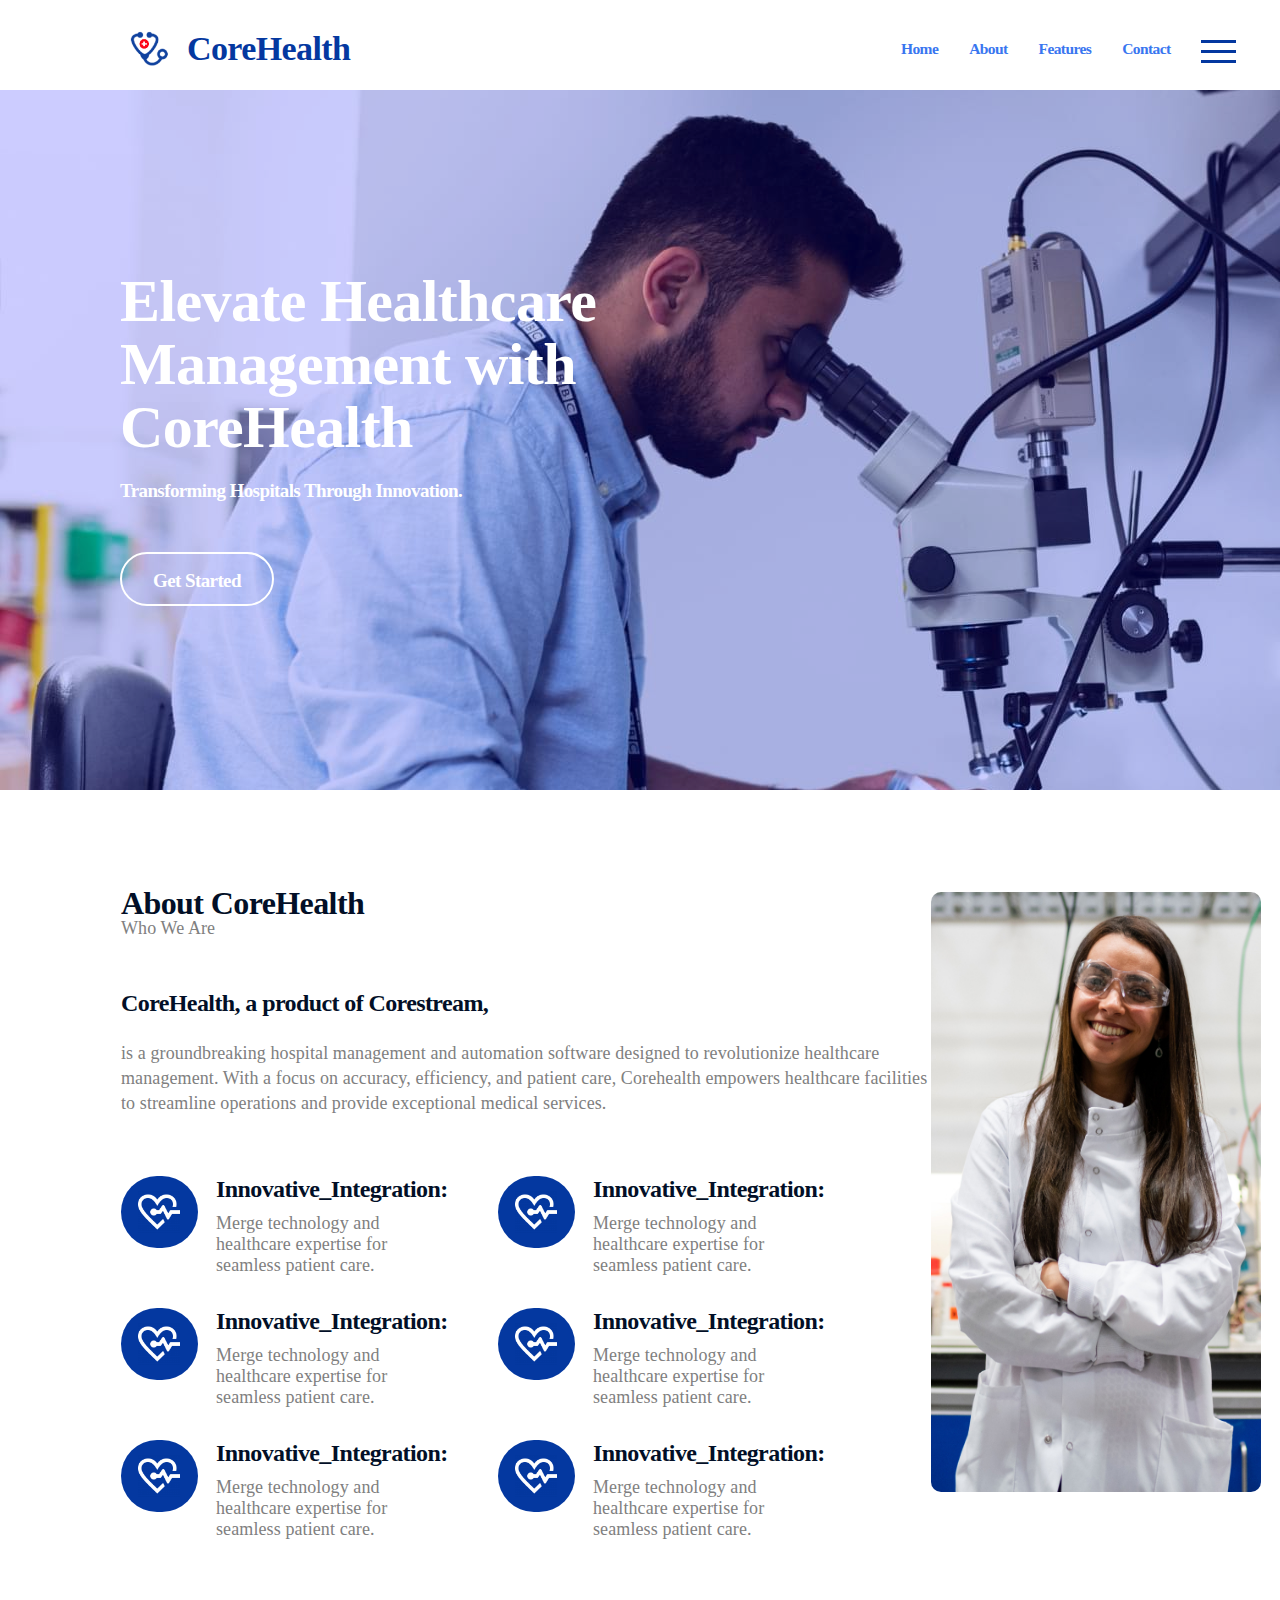
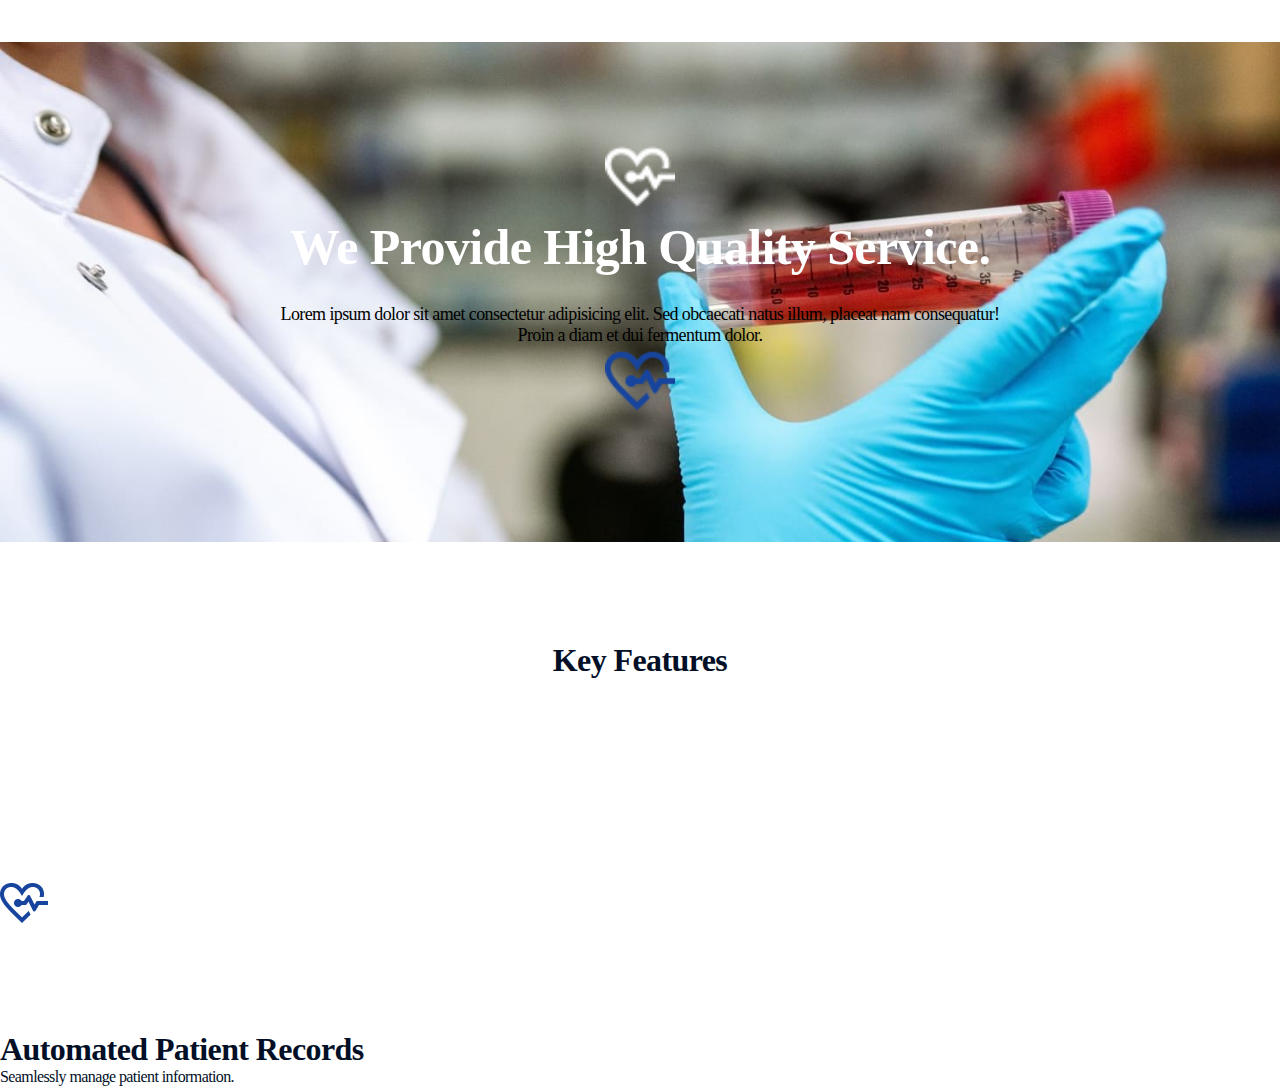
==== index.html @ 009a3371 "hospital" ====
<!DOCTYPE html>
<html lang="en">
<head>
    <meta charset="UTF-8">
    <meta name="viewport" content="width=device-width, initial-scale=1.0">
    <title>CoreHealth</title>
    <link rel="stylesheet" href="style.css">
</head>
<body>
    <div class="container">
        <div id="header">
            <nav>
               <div>
                    <img src="./assets/images/logol.png" alt="">
                    <h1>CoreHealth</h1>
               </div>
                <ul>
                    <li><a href="#">Home</a></li>
                    <li><a href="#">About</a></li>
                    <li><a href="#">Features</a></li>
                    <li><a href="#">Contact</a></li>
                    <li>
                        <div></div>
                        <div></div>
                        <div></div>
                    </li>
                </ul>
            </nav>
        </div>

        <div id="banner">
          <div class="banner">
            <h1> Elevate Healthcare <br> Management with <br> CoreHealth </h1>
            <p>Transforming Hospitals Through Innovation.</p>
            <div class="border"><p>Get Started</p></div>
          </div>
        </div>

        
        <div id="about">
           <div class="about">
            <h1>About CoreHealth</h1>
            <p>Who We Are</p>
            <br><br>
            <h2>CoreHealth, a product of Corestream,</h2><br>
            <p>is a groundbreaking hospital management and automation software designed to revolutionize healthcare  <br>
                management. With a focus on accuracy, efficiency, and patient care, Corehealth empowers healthcare facilities <br>
                to streamline operations and provide exceptional medical services.</p>
           </div>

           <div class="icon1">
                <div class="icons">
                    <img src="assets/images/heart-big.png" alt="">
                    <div class="icons2">
                        <h2>Innovative_Integration:</h2><br><br>
                        <p>Merge technology and healthcare expertise for seamless patient care.</p>
                    </div>
                </div>

                <div class="icons ic">
                    <img src="assets/images/heart-big.png" alt="">
                    <div class="icons2">
                        <h2>Innovative_Integration:</h2><br><br>
                        <p>Merge technology and healthcare expertise for seamless patient care.</p>
                    </div>
                </div>

            </div>

            <div class="icon1">
                <div class="icons">
                    <img src="assets/images/heart-big.png" alt="">
                    <div class="icons2">
                        <h2>Innovative_Integration:</h2><br><br>
                        <p>Merge technology and healthcare expertise for seamless patient care.</p>
                    </div>
                </div>

                <div class="icons ic">
                    <img src="assets/images/heart-big.png" alt="">
                    <div class="icons2">
                        <h2>Innovative_Integration:</h2><br><br>
                        <p>Merge technology and healthcare expertise for seamless patient care.</p>
                    </div>
                </div>

            </div>

            <div class="icon1">
                <div class="icons">
                    <img src="assets/images/heart-big.png" alt="">
                    <div class="icons2">
                        <h2>Innovative_Integration:</h2><br><br>
                        <p>Merge technology and healthcare expertise for seamless patient care.</p>
                    </div>
                </div>

                <div class="icons ic">
                    <img src="assets/images/heart-big.png" alt="">
                    <div class="icons2">
                        <h2>Innovative_Integration:</h2><br><br>
                        <p>Merge technology and healthcare expertise for seamless patient care.</p>
                    </div>
                </div>

            </div>

            <div class="icon2">
                <img src="./assets/images/doctor1.jpg" alt="">
            </div>
        </div>

        <div id="services">
            <div>
                <img src="./assets/images/heart.png" alt="">
                <h1>We Provide High Quality Service.</h1><br>
                <p>Lorem ipsum dolor sit amet consectetur adipisicing elit. Sed obcaecati natus illum, placeat nam consequatur! <br> Proin a diam et dui fermentum dolor.</p>
                <img class="/imgs" src="assets/images/s1.png" alt="">
            </div>
        </div>

        <div id="features">
            <div class="feats">
                <h1 class="key">Key Features</h1>
            </div>  
            <div id="feats">
                <div class="auto">
                    <img src="./assets/images/s1.png" alt="">
                    <div >
                    <h1>Automated Patient Records</h1>
                    <p>Seamlessly manage patient information.</p>
                    </div>
                </div>
            </div>
        </div>


    </div>


   
    
</body>
</html>
---- style.css ----
body{
    letter-spacing: -0.6px;
}
*{
   margin: 0;
   padding: 0;
   
}
.container{
    
}
nav{
    display: flex;
    align-items: center;
    flex-wrap: wrap;
    margin-left: 120px;
    margin-top: 30px;
}
nav ul li{
    list-style-type: none;
    padding-left: 28px;
    margin-left: 3px;
    font-size: 15.5px;
}
nav ul{
    display: flex;
    padding-left: 750px;
    margin-top: -50px;
    
}
nav ul a{
    text-decoration: none;
    color: #3976f0;
    font-weight: bold;
}
nav ul a:hover{
    font-weight: bold;
    color: #0438a0;
    font-weight: bold;
}
nav ul li div{
    height: 7px;
    width: 35px;
    border-top: 3px solid #0438a0;
}
nav img{
    height: 50px;
}
nav div{
    display: flex;
}
nav h1{
    color: #0438a0;
    font-weight: bold;
    font-size: 34px;
    padding: 0 10px;
}
#banner{
    background-image: url(./assets/images/banner1.jpg);
    position: relative;
    width: 100%;
    background-repeat: no-repeat;
    height: 700px;
    margin-top: 10px;
    /* position: absolute;
    right: 0;
    left: 0; */
}

/* #banner::before{
    content: '';
    position: absolute;
    top: 0;
    bottom: 0;
    width: 100%;
    height: 100%;
    backdrop-filter: blur(5px);
    z-index: -5;
} */

.banner{
    padding-top: 180px;
    padding-left: 120px;
    font-size: 30px;
    font-weight: 600;
    line-height: 63px;
    background: rgb(0, 0, 255, 0.2);
    /* opacity: 0.2; */
    /* width: auto; */
    height: calc(700px - 180px);
    color: white;
}
.banner h1{
    /* margin-top: 400px; */
    color: white;
    z-index: 5;
}
#banner p{
    font-size: 19px;
}
.border{
    height: 50px;
    width: 150px;
    border: 2px solid white;
    border-radius: 50px;
    margin-top: 30px;
    /* color: white; */
    text-align: center;
}
.border p{
    text-align: center;
    margin-top: -5px;
    font-size: 60px;
}
#about{
    height: 850px;
    width: auto;
    border: 1px solid transparent;
    
}
.about{
    margin-left: 120px;
    color: #020f27;
    line-height: 25px;
    margin-top: 100px;
}
.about p{
    color: grey;
    font-size: 18px;
    letter-spacing: 0.1px;
}
.icon1{
    margin-left: 120px;
    display: flex;
    padding-top: 60px;
}

.icon3{
    /* padding: 100px 0; */
    display: grid;
    grid-template-columns: repeat(2, 1fr);
    grid-row-gap: 3rem;
}

.icon3 img{
    background: blue;
    border-radius: 50px;
}

.icon3 .ic{
    display: flex;
    justify-content: space-around;
    gap: 1rem;
}
.icons{
    height: 70px;
    width: 75px;
    border: 1px solid transparent;
    background-color: #0438a0;
    border-radius: 100px;
    display: flex;
}
.icons img{
    justify-content: center;
    display: flex;
    padding: 14px 16px;
    width: 50px;
}
.icons2{
    margin-left: 20px;
}
.icons2 p{
    color: grey;
    font-size: 18px;
    letter-spacing: 0.1px;
}
.icons2 h2{
    display: flex;
    float: left;
    color: #020f27;
    line-height: 25px;
}
.ic{
    margin-left: 300px;
}
.icon2{
    margin-left: 930px;
    margin-top: -620px;
}
.icon2 img{
    border-radius: 10px;
    width: 330px;
    height: 600px;
}
#services{
    background-image: url(./assets/images/banner3.jpg);
    height: 500px;
    background-size: 1400px;
    background-repeat: no-repeat;
}
#services div{
    text-align: center;
    padding-top: 100px;
    font-size: 25px;
    color: white;
}
#services div p{
    color: #000000;
    font-size: 18px; 
}
#services div img{
    width: 70px;
}
.imgs{
    margin-top: 100px;
}
#features div{
    margin-top: 100px;
    color: #020f27;
}
.key{
    text-align: center;
}
#features{
    

}
#feats{
    display: grid;
    column-count: 3;
}
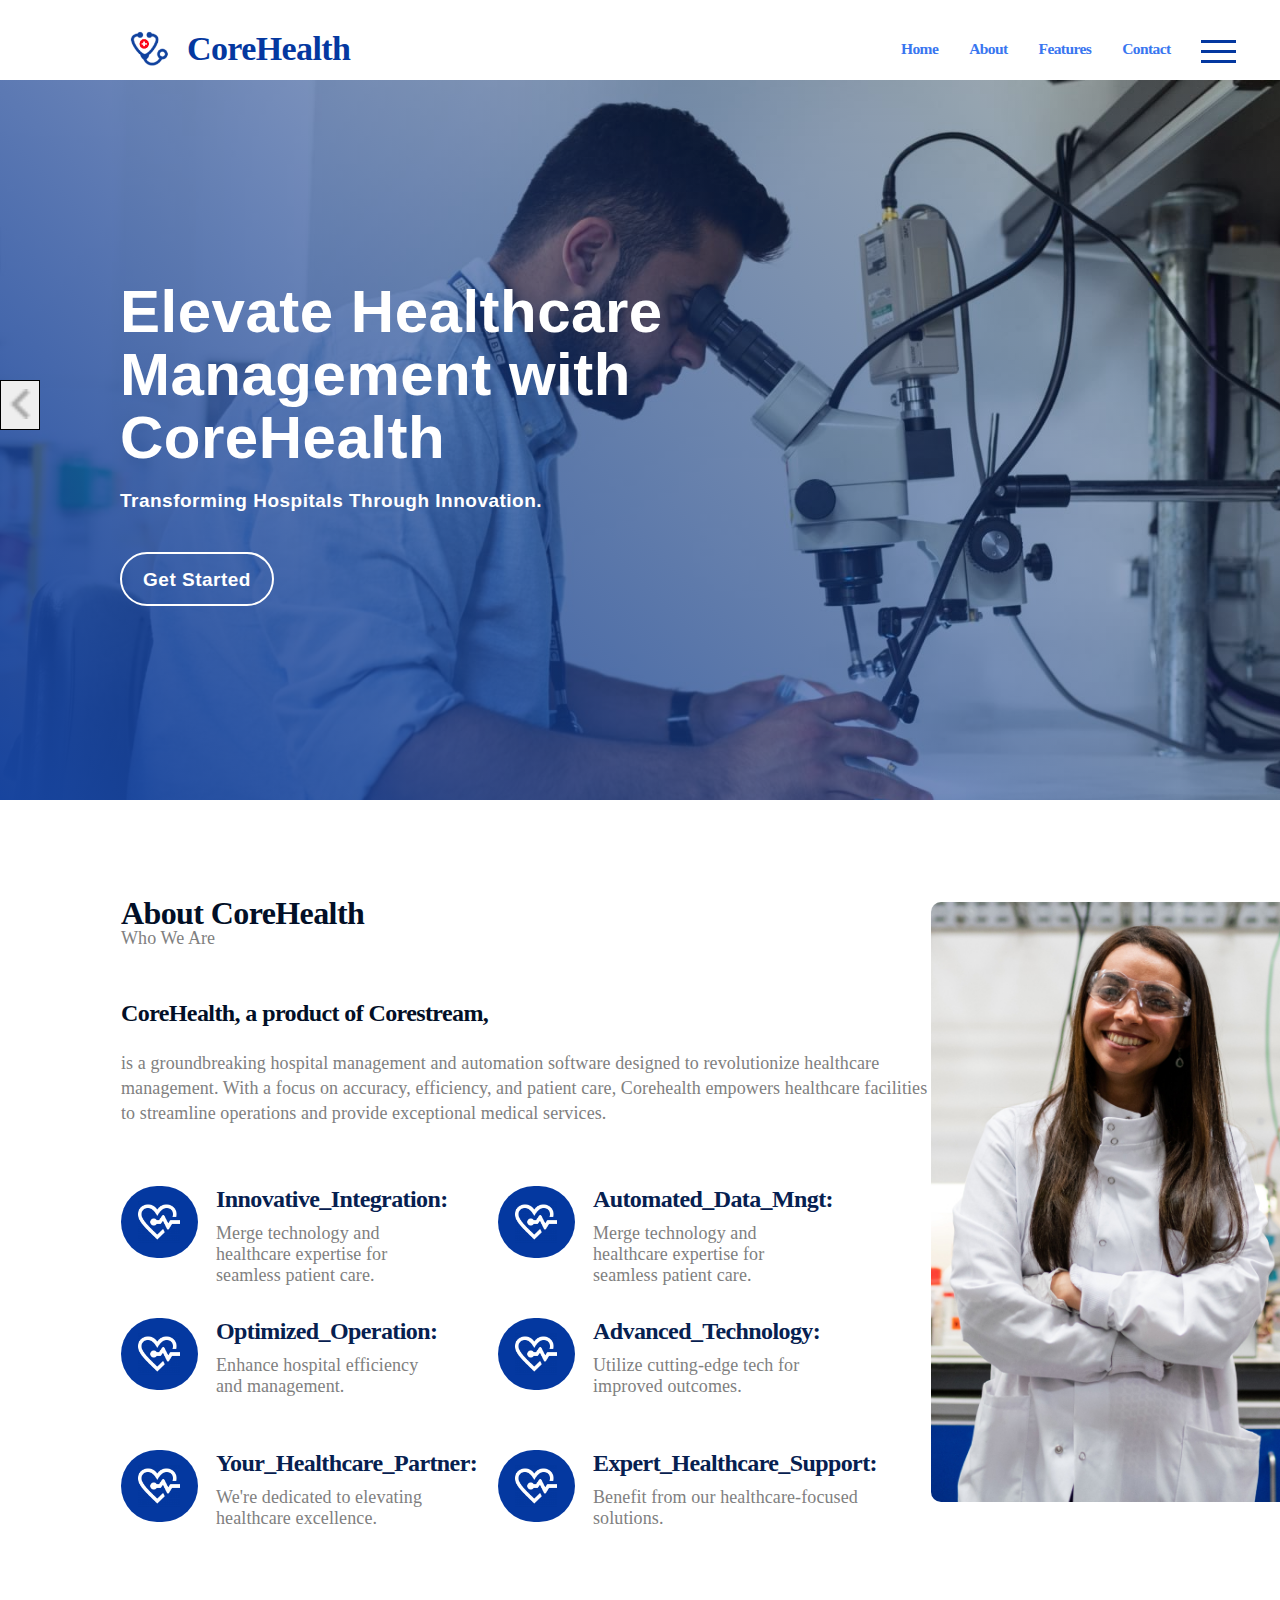
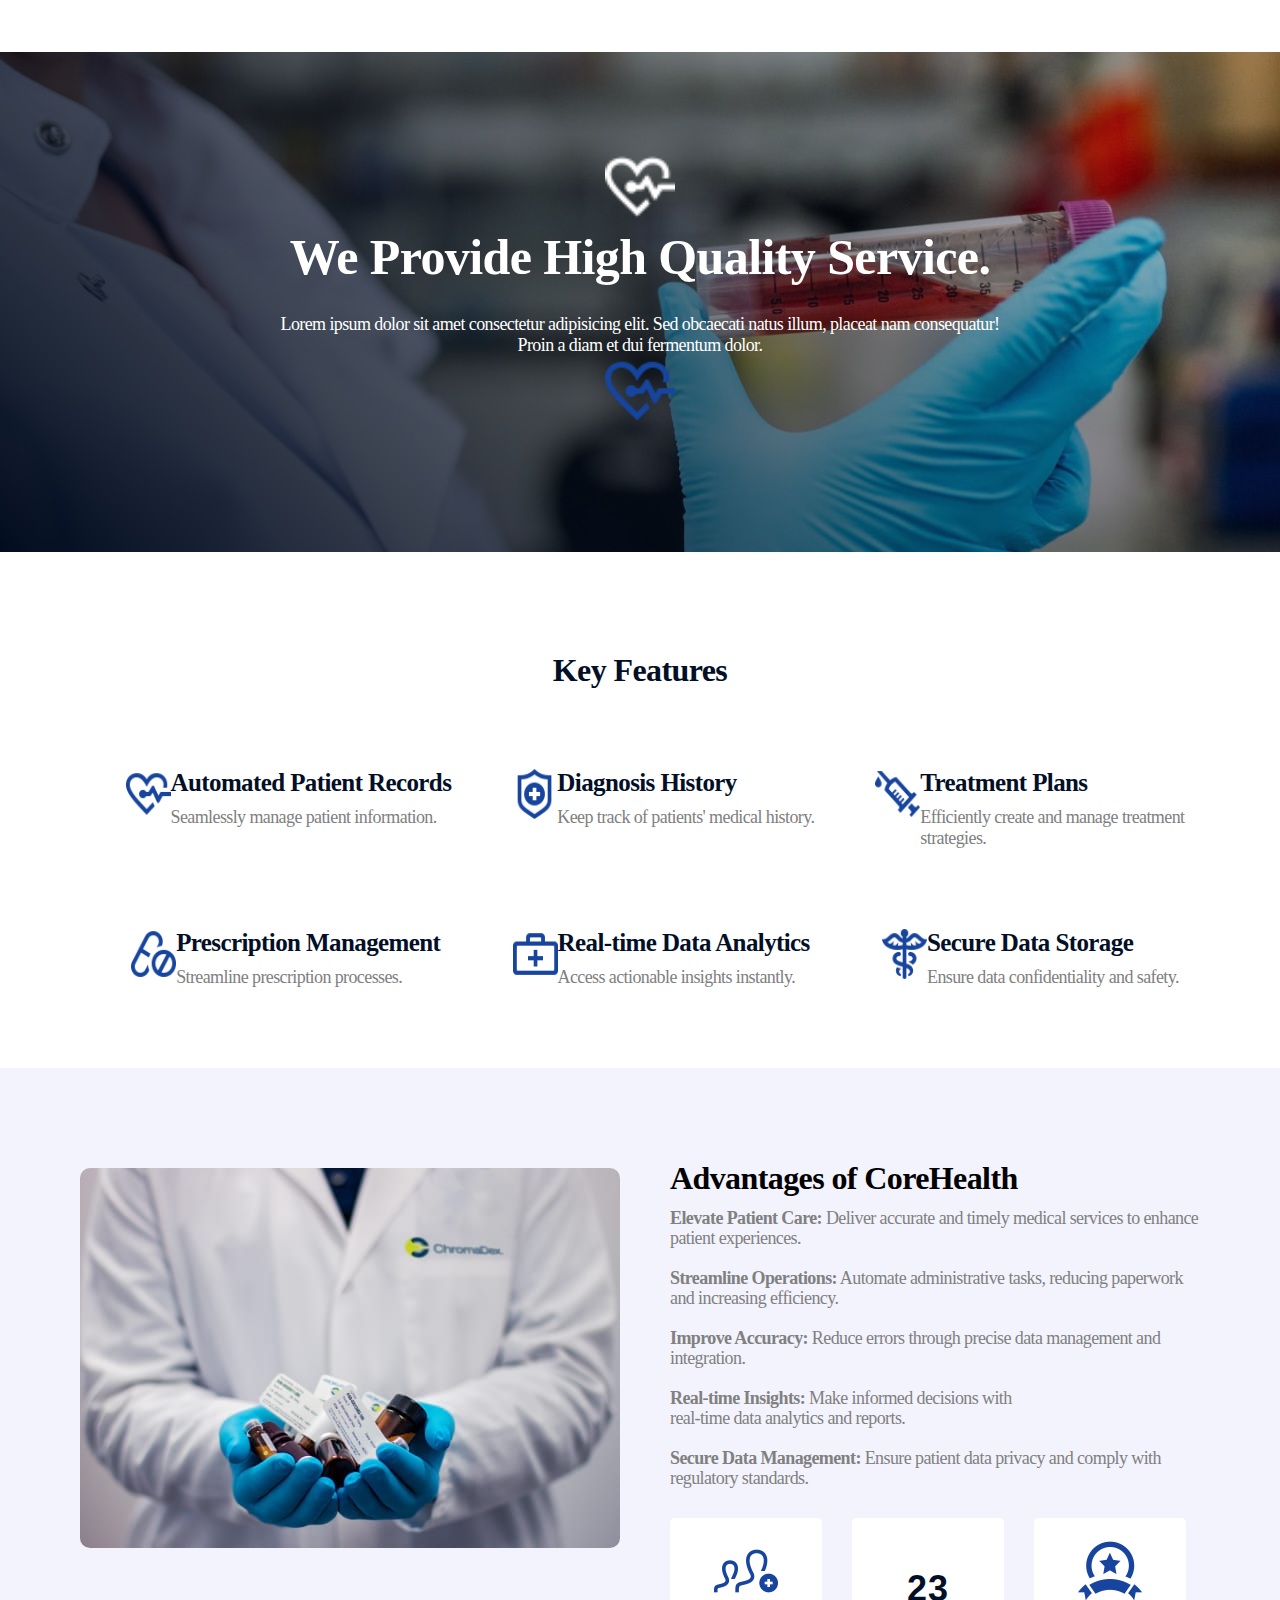
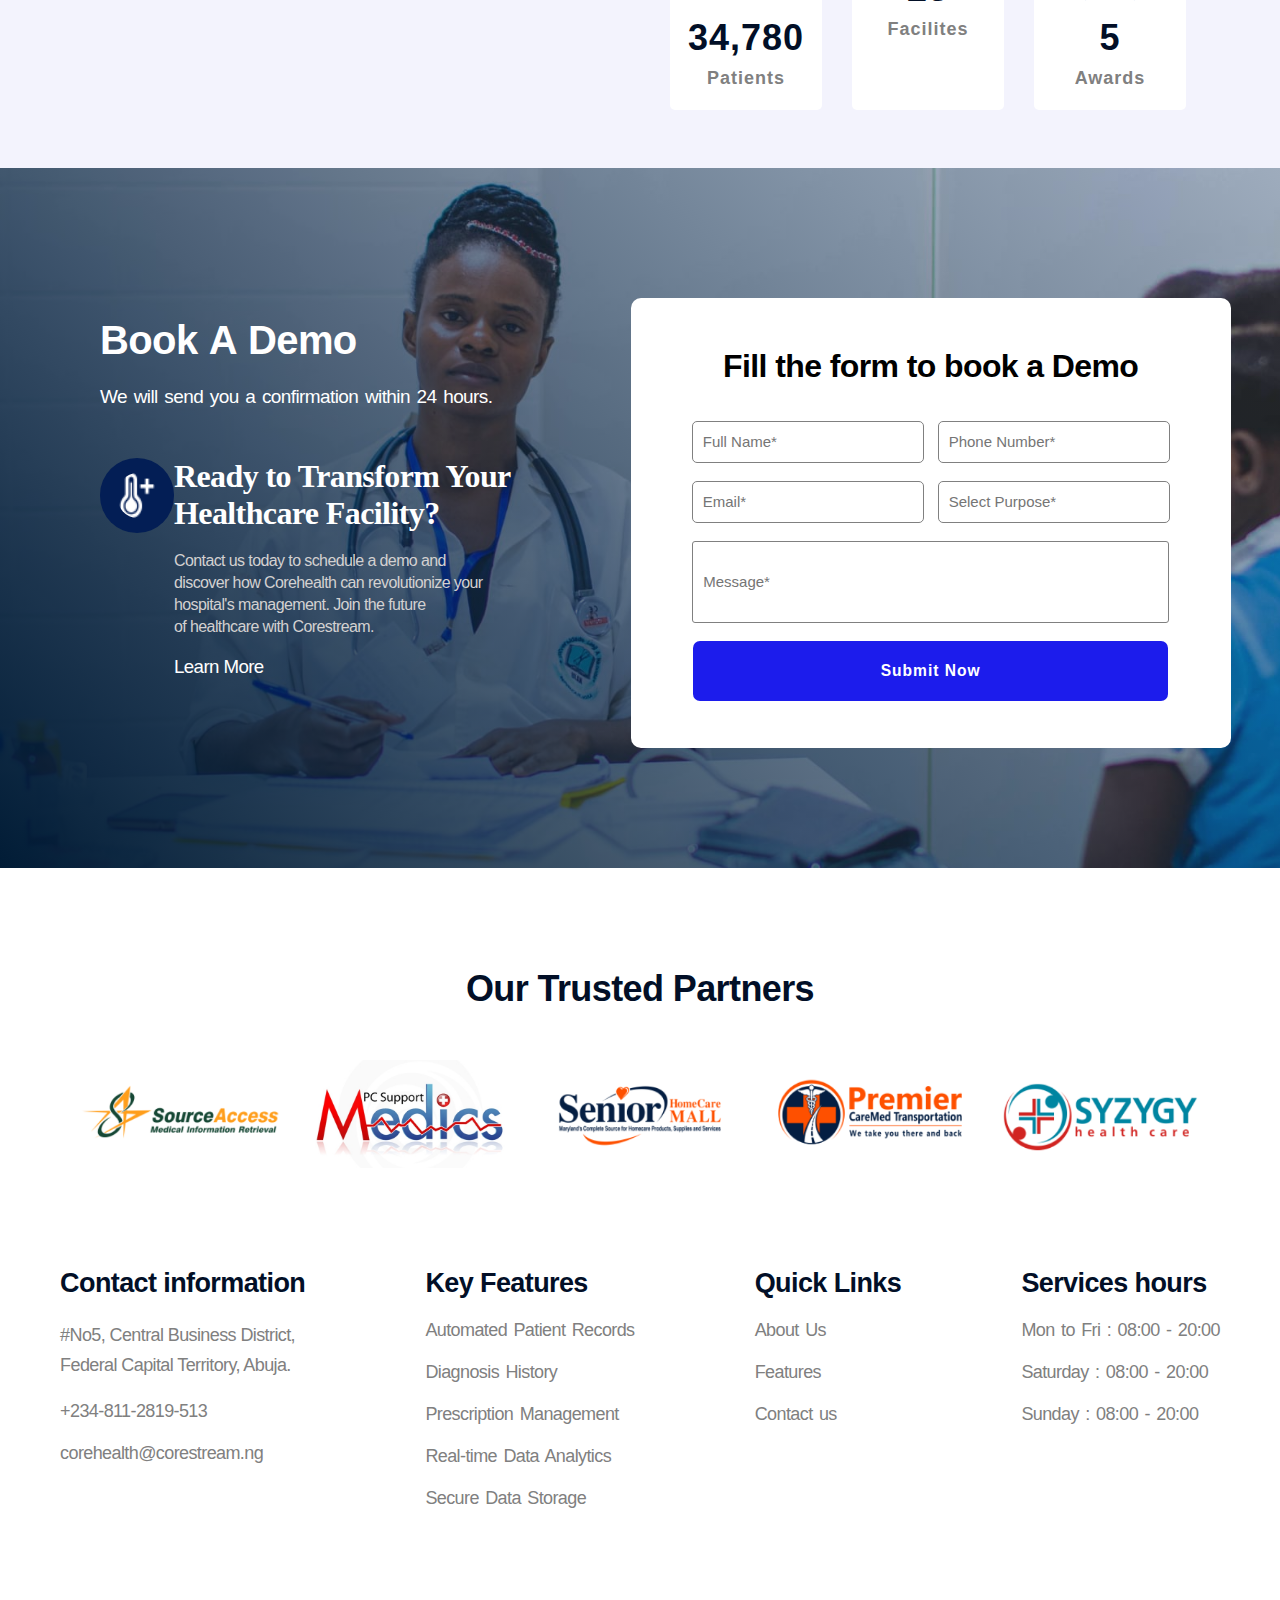
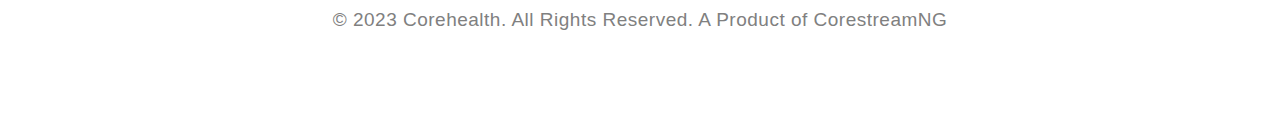
==== commit bb22e512: "hospital" ====
--- a/index.html
+++ b/index.html
@@ -28,11 +28,14 @@
             </nav>
         </div>
 
-        <div id="banner">
+        <div id="banner" class="backg">
           <div class="banner">
+
+            <button class="down" onclick="prev()"><img src="./assets/images/down.png" alt=""></button>
+            <button class="down down2"  onclick="next()"><img src="./assets/images/down.png" alt=""></button>
             <h1> Elevate Healthcare <br> Management with <br> CoreHealth </h1>
             <p>Transforming Hospitals Through Innovation.</p>
-            <div class="border"><p>Get Started</p></div>
+            <div class="border"><p><a href="#">Get Started</a></p></div>
           </div>
         </div>
 
@@ -52,7 +55,7 @@
                 <div class="icons">
                     <img src="assets/images/heart-big.png" alt="">
                     <div class="icons2">
-                        <h2>Innovative_Integration:</h2><br><br>
+                        <h2><a href="#">Innovative_Integration:</a></h2><br><br>
                         <p>Merge technology and healthcare expertise for seamless patient care.</p>
                     </div>
                 </div>
@@ -60,7 +63,7 @@
                 <div class="icons ic">
                     <img src="assets/images/heart-big.png" alt="">
                     <div class="icons2">
-                        <h2>Innovative_Integration:</h2><br><br>
+                        <h2><a href="#">Automated_Data_Mngt:</a></h2><br><br>
                         <p>Merge technology and healthcare expertise for seamless patient care.</p>
                     </div>
                 </div>
@@ -71,16 +74,16 @@
                 <div class="icons">
                     <img src="assets/images/heart-big.png" alt="">
                     <div class="icons2">
-                        <h2>Innovative_Integration:</h2><br><br>
-                        <p>Merge technology and healthcare expertise for seamless patient care.</p>
+                        <h2><a href="#">Optimized_Operation:</a></h2><br><br>
+                        <p>Enhance hospital efficiency and management.</p>
                     </div>
                 </div>
 
                 <div class="icons ic">
                     <img src="assets/images/heart-big.png" alt="">
                     <div class="icons2">
-                        <h2>Innovative_Integration:</h2><br><br>
-                        <p>Merge technology and healthcare expertise for seamless patient care.</p>
+                        <h2><a href="#">Advanced_Technology:</a></h2><br><br>
+                        <p>Utilize cutting-edge tech for improved outcomes.</p>
                     </div>
                 </div>
 
@@ -90,16 +93,16 @@
                 <div class="icons">
                     <img src="assets/images/heart-big.png" alt="">
                     <div class="icons2">
-                        <h2>Innovative_Integration:</h2><br><br>
-                        <p>Merge technology and healthcare expertise for seamless patient care.</p>
+                        <h2><a href="#">Your_Healthcare_Partner:</a></h2><br><br>
+                        <p>We're dedicated to elevating healthcare excellence.</p>
                     </div>
                 </div>
 
                 <div class="icons ic">
                     <img src="assets/images/heart-big.png" alt="">
                     <div class="icons2">
-                        <h2>Innovative_Integration:</h2><br><br>
-                        <p>Merge technology and healthcare expertise for seamless patient care.</p>
+                        <h2><a href="#">Expert_Healthcare_Support:</a></h2><br><br>
+                        <p>Benefit from our healthcare-focused solutions.</p>
                     </div>
                 </div>
 
@@ -120,24 +123,217 @@
         </div>
 
         <div id="features">
-            <div class="feats">
-                <h1 class="key">Key Features</h1>
-            </div>  
-            <div id="feats">
-                <div class="auto">
-                    <img src="./assets/images/s1.png" alt="">
-                    <div >
-                    <h1>Automated Patient Records</h1>
-                    <p>Seamlessly manage patient information.</p>
-                    </div>
-                </div>
-            </div>
-        </div>
-
+            <div class="key"><h1>Key Features</h1></div>
+           <div class="grid">
+                <div>
+                    <div class="grids">
+                        <img src="assets/images/s1.png" alt="">
+                        <div class="grip">
+                            <h1><a href="#">Automated Patient Records</a></h1>
+                            <p>Seamlessly manage patient information.</p>
+                        </div>
+                    </div>
+                </div>
+
+                <div>
+                    <div class="grids">
+                        <img src="assets/images/s2.png" alt="">
+                        <div class="grip">
+                            <h1><a href="#">Diagnosis History</a></h1>
+                            <p>Keep track of patients' medical history.</p>
+                        </div>
+                    </div>
+                </div>
+
+                <div>
+                    <div class="grids">
+                        <img src="assets/images/s3.png" alt="">
+                        <div class="grip">
+                            <h1><a href="#">Treatment Plans</a></h1>
+                            <p>Efficiently create and manage treatment <br> strategies.</p>
+                        </div>
+                    </div>
+                </div>
+            </div>
+
+            <div class="grid">
+                <div>
+                    <div class="grids">
+                        <img src="assets/images/s4.png" alt="">
+                        <div class="grip">
+                            <h1><a href="#">Prescription Management</a></h1>
+                            <p>Streamline prescription processes.</p>
+                        </div>
+                    </div>
+                </div>
+
+                <div>
+                    <div class="grids">
+                        <img src="assets/images/s5.png" alt="">
+                        <div class="grip">
+                            <h1><a href="#">Real-time Data Analytics</a></h1>
+                            <p>Access actionable insights instantly.</p>
+                        </div>
+                    </div>
+                </div>
+
+                <div>
+                    <div class="grids">
+                        <img src="assets/images/s6.png" alt="">
+                        <div class="grip">
+                            <h1><a href="#">Secure Data Storage</a></h1>
+                            <p>Ensure data confidentiality and safety.</p>
+                        </div>
+                    </div>
+                </div>
+            </div>
+        </div>
+        
+        <div id="advantage">
+            <div class="adv">
+                <div>
+                    <img src="./assets/images/healthcare.jpg" alt="">
+                </div>
+
+                <div class="text">
+                    <h1>Advantages of CoreHealth</h1> <br>
+                    <p>
+                        <strong>Elevate Patient Care:</strong> Deliver accurate and timely medical services to enhance <br> patient experiences. <br><br>
+                        <strong>Streamline Operations:</strong> Automate administrative tasks, reducing paperwork <br> and increasing efficiency. <br> <br>
+                        <strong>Improve Accuracy:</strong> Reduce errors through precise data management and  <br> integration. <br> <br>
+                        <strong>Real-time Insights:</strong> Make informed decisions with  <br>real-time data analytics and reports. <br> <br>
+                        <strong>Secure Data Management:</strong> Ensure patient data privacy and comply with <br> regulatory standards.
+                    </p>
+
+                    <div class="adimg">
+                        <div class="images">
+                            <img src="./assets/images/patients.png" alt=""><br><br>
+                                <div class="imgtext"> 
+                                    <h1>34,780</h1><br>
+                                    <p><b>Patients</b></p>
+                                </div>
+                            </div>
+                            <div class="images space">
+                                <img src="./assets/images/assets/images/services.png" alt=""><br><br>
+                                    <div class="imgtext">     
+                                    <h1>23</h1><br>
+                                    <p><b>Facilites</b></p>
+                                </div>
+                            </div>
+                            <div class="images space">
+                                <img src="./assets/images/award.png" alt=""><br><br>
+                                <div class="imgtext">      
+                                    <h1>5</h1><br>
+                                    <p><b>Awards</b></p>
+                                </div>
+                        </div>
+    
+                    </div>
+                </div>
+    
+            </div>
+
+        </div>
+
+        <div id="book">
+            <div class="book">
+                <div class="ft">
+                    <h1>Book A Demo</h1> <br>
+                    <p>We will send you a confirmation within 24 hours.</p>
+                </div>   
+                <div class="st">
+                    <div><img src="./assets/images/icon1.png" alt=""></div>
+                        <div>
+                        <h1>Ready to Transform Your <br> Healthcare Facility?</h1><br>
+                        <p>Contact us today to schedule a demo and <br> discover how Corehealth can revolutionize your <br>
+                         hospital's management. Join the future <br> of healthcare with Corestream.
+                        </p> <br>
+                        <h3><a href="https://www.google.com" target="_blank">Learn More </a></h3>
+                    </div>
+
+                    <div class="border2">
+                    <form action="https://www.google.com">
+                        <h1>Fill the form to book a Demo</h1><br><br>
+                        <div>
+                            <input type="text" name="Names" placeholder="Full Name*">
+                            <input class="inp1" type="text" name="Number" placeholder="Phone Number*">
+                        </div><br>
+                        <div>
+                            <input type="email" name="email" placeholder="Email*">
+                            <input class="inp1" type="" name="purpose" placeholder="Select Purpose*">
+                        </div> <br> 
+                        <div>
+                            <input class="mess" type="text" name="Message" placeholder="Message*">
+                        </div> <br>
+                        <button class="button"><h3>Submit Now</h3></button>
+                    </form>
+                    </div>
+                </div>
+            </div>
+        </div>
+        
+
+        <div id="partners">
+            <h1 class="trust">Our Trusted Partners</h1>
+            <div class="part">
+                <img src="./assets/images/logo1.png" alt="">
+                <img src="./assets/images/logo2.png" alt="">
+                <img src="./assets/images/logo3.png" alt="">
+                <img src="./assets/images/logo4.png" alt="">
+                <img src="./assets/images/logo5.png" alt="">
+            </div>
+
+            <div class="info">
+                <div class="para">
+                    <h2>Contact information</h2> <br>
+                    <p style="line-height: 30px;">#No5, Central Business District, <br>
+                        Federal Capital Territory, Abuja.
+                    </p>
+                    <div> <br>
+                         <p><a href="#">+234-811-2819-513</a></p> <br>
+                         <p><a href="#">corehealth@corestream.ng</a></p>
+                    </div>
+                </div>
+
+                <div class="para">
+                    <h2>Key Features</h2> <br>
+                    <p><a href="#">Automated Patient Records</a> <br> <br>
+                        <a href="#">Diagnosis History</a> <br> <br>
+                        <a href="#">Prescription Management</a> <br> <br>
+                        <a href="#">Real-time Data Analytics</a> <br> <br>
+                        <a href="#">Secure Data Storage</a> <br>
+                    </p>
+                </div>
+
+                <div class="para">
+                    <h2>Quick Links</h2> <br>
+                    <p><a href="#">About Us</a> <br><br>
+                    <p><a href="#">Features</a> <br><br>
+                    <p><a href="#">Contact us</a> <br><br>
+                    </p>
+    
+                </div>
+
+                <div class="para">
+                    <h2>Services hours</h2> <br>
+                    <p><a href="#">Mon to Fri :     
+                        08:00 - 20:00</a><br><br>
+                        <a href="#">Saturday :     
+                            08:00 - 20:00</a><br><br>
+                        <a href="#">Sunday :     
+                            08:00 - 20:00</a>
+                    </p>
+                </div>
+            </div>
+
+            <div class="footer">
+                <p>© 2023 Corehealth. All Rights Reserved. A Product of CorestreamNG</p>
+            </div>
+        </div>
 
     </div>
 
-
+    <script src="script.js"></script>
    
     
 </body>
--- a/style.css
+++ b/style.css
@@ -6,9 +6,7 @@
    padding: 0;
    
 }
-.container{
-    
-}
+
 nav{
     display: flex;
     align-items: center;
@@ -57,16 +55,37 @@
 }
 #banner{
     background-image: url(./assets/images/banner1.jpg);
+    background-size: 1400px;
     position: relative;
     width: 100%;
     background-repeat: no-repeat;
-    height: 700px;
-    margin-top: 10px;
-    /* position: absolute;
-    right: 0;
-    left: 0; */
-}
-
+    height: 720px;
+}
+.down{
+    height: 50px;
+    width: 40px;
+    border: 1px solid;
+    margin-left: -120px;
+    margin-top: -50px;
+    position: absolute;
+    top: 350px;
+
+}
+.down2{
+    margin-left: 1189px;
+}
+.down.down2 img{
+    transform: rotate(270deg);
+    padding-left: 7px;
+}
+.down img{
+    transform: rotate(90deg);
+    width: 30px;
+    justify-content: center;
+    text-align: center;
+    color: white;
+}
+/* HOW TO MAKE AN IMAGE BLUR */
 /* #banner::before{
     content: '';
     position: absolute;
@@ -79,21 +98,17 @@
 } */
 
 .banner{
-    padding-top: 180px;
+    padding-top: 200px;
     padding-left: 120px;
     font-size: 30px;
     font-weight: 600;
     line-height: 63px;
-    background: rgb(0, 0, 255, 0.2);
-    /* opacity: 0.2; */
-    /* width: auto; */
+    /* background: rgba(0, 0, 255, 0.295); */
+    background: linear-gradient(45deg, #17449e, #00000026);
     height: calc(700px - 180px);
     color: white;
-}
-.banner h1{
-    /* margin-top: 400px; */
-    color: white;
-    z-index: 5;
+    font-family: Arial, Helvetica, sans-serif;
+    letter-spacing: 0.5px;
 }
 #banner p{
     font-size: 19px;
@@ -103,20 +118,25 @@
     width: 150px;
     border: 2px solid white;
     border-radius: 50px;
-    margin-top: 30px;
-    /* color: white; */
-    text-align: center;
+    margin-top: 20px;
+    text-align: center;
+}
+.border a{
+    color: white;
+    text-decoration: none;
+}
+.border a:hover{
+    color: #031e55;
+    background-color: white;
 }
 .border p{
     text-align: center;
-    margin-top: -5px;
-    font-size: 60px;
+    margin-top: -6px;
 }
 #about{
     height: 850px;
     width: auto;
     border: 1px solid transparent;
-    
 }
 .about{
     margin-left: 120px;
@@ -136,7 +156,6 @@
 }
 
 .icon3{
-    /* padding: 100px 0; */
     display: grid;
     grid-template-columns: repeat(2, 1fr);
     grid-row-gap: 3rem;
@@ -146,12 +165,12 @@
     background: blue;
     border-radius: 50px;
 }
-
-.icon3 .ic{
+/* HOW TO USE GRID STYLE */
+/* .icon3 .ic{
     display: flex;
     justify-content: space-around;
     gap: 1rem;
-}
+} */
 .icons{
     height: 70px;
     width: 75px;
@@ -169,6 +188,13 @@
 .icons2{
     margin-left: 20px;
 }
+.icons2 a{
+    text-decoration: none;
+    color: #062050;
+}
+.icons a:hover{
+    color: #0846c2;
+}
 .icons2 p{
     color: grey;
     font-size: 18px;
@@ -189,7 +215,6 @@
 }
 .icon2 img{
     border-radius: 10px;
-    width: 330px;
     height: 600px;
 }
 #services{
@@ -203,9 +228,12 @@
     padding-top: 100px;
     font-size: 25px;
     color: white;
+    position: relative;
+    height: 400px;
+    background: linear-gradient(45deg, #020c1f, #00000026);
 }
 #services div p{
-    color: #000000;
+    color: #ffffff;
     font-size: 18px; 
 }
 #services div img{
@@ -215,17 +243,256 @@
     margin-top: 100px;
 }
 #features div{
-    margin-top: 100px;
     color: #020f27;
 }
 .key{
     text-align: center;
-}
-#features{
-    
-
-}
-#feats{
-    display: grid;
-    column-count: 3;
+    margin-top: 100px;
+}
+.key{
+    text-align: center;
+}
+.grid{
+    display: flex;
+    justify-content: space-around;
+    margin-top: 50px;
+    margin: 80px;
+}
+.grids{
+    display: flex;
+    margin-left: 30px;
+}
+.grid h1{
+    font-size: 25px;
+}
+.grid p{
+    color: gray;
+    padding-top: 10px;
+    font-size: 18px;
+}
+
+.grip a:hover{
+    color: #3976f0;
+    transition: all 0.6s;
+}
+.grip a{
+    text-decoration: none;
+    color: #020f27;
+}
+.grid img{
+    width:  45px;
+    height: 50px;
+}
+#advantage{
+    background-color: rgba(141, 141, 233, 0.1);
+    height: 700px;
+
+}
+.adv{
+    display: flex;
+    margin-left: 80px;
+    padding-top: 100px;
+}
+#advantage img{
+    border-radius: 10px;
+}
+#advantage p{
+   color: gray;
+   font-size: 18px;
+}
+#text h1{
+    color: #020f27;
+    font-size: 25px;
+ }
+.text{
+    margin-left: 50px;
+    line-height: 20px;
+}
+.adimg{
+    display: flex;
+}
+.images{
+    height: 150px;
+    width: 150px;
+    border: 1px solid transparent;
+    background-color: white;
+    text-align: center;
+    padding: 20px 0;
+    border-radius: 5px;
+    margin-top: 30px;
+}
+.images.space{
+    margin-left: 30px;
+}
+.imgtext{
+    color: #020f27;
+    font-size: 18px;
+    font-family: Arial, Helvetica, sans-serif;
+    letter-spacing: 1px;
+}
+#book{
+    background-image: url(./assets/images/appointment.jpg);
+    height: 700px;
+    background-size: 1300px;
+}
+.book{
+    background: linear-gradient(45deg, #011c36, #443f3f26);
+    height: 700px;
+    left: 0;
+    right: 0;
+}
+.ft{
+    margin-left: 100px;
+    color: white;
+    font-family: Arial, Helvetica, sans-serif;
+    font-weight: 600;
+    font-size: 20px;
+    padding-top: 150px;
+    word-spacing: 2px;
+}
+.ft p{
+    font-weight: lighter;
+    font-size: 19px;
+
+}
+.st{
+    display: flex;
+    margin-left: 100px;
+    margin-top: 50px;
+    color: white;
+}
+.st img{
+    height: 45px;
+    border: 1px solid transparent;
+    background-color: #031e55;
+    border-radius: 100px;
+    display: flex;
+}
+.st img{
+    justify-content: center;
+    display: flex;
+    padding: 14px 16px;
+    width: 40px;
+}
+.st p{
+    color: rgb(211, 209, 209);
+    font-family: Arial, Helvetica, sans-serif;
+    line-height: 22px;
+}
+.st a{
+    color: white;
+    text-decoration: none;
+    font-family: Arial, Helvetica, sans-serif;
+    font-weight: lighter;
+}
+.st a:hover{
+    color: royalblue;
+}
+.border2{
+    height: 400px;
+    width: 600px;
+    background-color: white;
+    margin-top: -160px;
+    margin-left: 120px;
+    border-radius: 10px;
+    color: black;
+    font-family: Arial, Helvetica, sans-serif;
+    text-align: center;
+    padding-top: 50px;
+    border: 1px solid gray transparent;
+}
+.border2:hover{
+    box-shadow: 2px 0px 20px 5px rgb(155, 154, 154, .6);
+    transition: 0.6s all;
+}
+input{
+    height: 40px;
+    width: 230px;
+    border-radius: 5px;
+    border: 1px solid grey;
+}
+.mess{
+    height: 80px;
+    width: 475px;
+    border-radius: 3px;
+    border: 1px solid grey;
+}
+.button{
+    background-color: rgb(28, 28, 236);
+    border: 1px solid transparent;
+    color: white;
+    height: 60px;
+    width: 475px;
+    border-radius: 7px;
+}
+.inp1{
+    margin-left: 10px;
+}
+.button h3{
+    letter-spacing: 1px;
+}
+input:hover{
+    position: relative;
+    top: -1px;
+    border: 1px dotted blue;
+    transition: all 0.5s;
+}
+input::placeholder{
+    font-size: 15px;
+    padding-left: 10px;
+}
+.mess{
+    padding-top: -40px;
+}
+.button:hover{
+    position: relative;
+    top: -1px;
+    background-color: rgb(122, 210, 240);
+    transition: 0.5s;
+}
+#partners{
+    margin-top: 100px;
+    font-family: Arial, Helvetica, sans-serif;
+    font-size: 18px;
+    color: #020f27;
+}
+.trust{
+    text-align: center;
+}
+.part{
+    display: flex;
+    text-align: center;
+    justify-content: center;
+    margin-top: 50px;
+}
+.part img{
+   width: 230px;
+}
+.info{
+    display: flex;
+    justify-content: center;
+    justify-content: space-around;
+}
+.para{
+    margin-top: 100px;
+
+}
+#partners p{
+    color: grey;
+
+}
+#partners a{
+    text-decoration: none;
+    color: grey;
+    word-spacing: 2px;
+}
+#partners a:hover{
+    color: #0438a0;
+}
+.footer{
+    text-align: center;
+    margin-top: 100px;
+    font-size: 19px;
+    letter-spacing: 0.5px;
+    margin-bottom: 100px;
 }